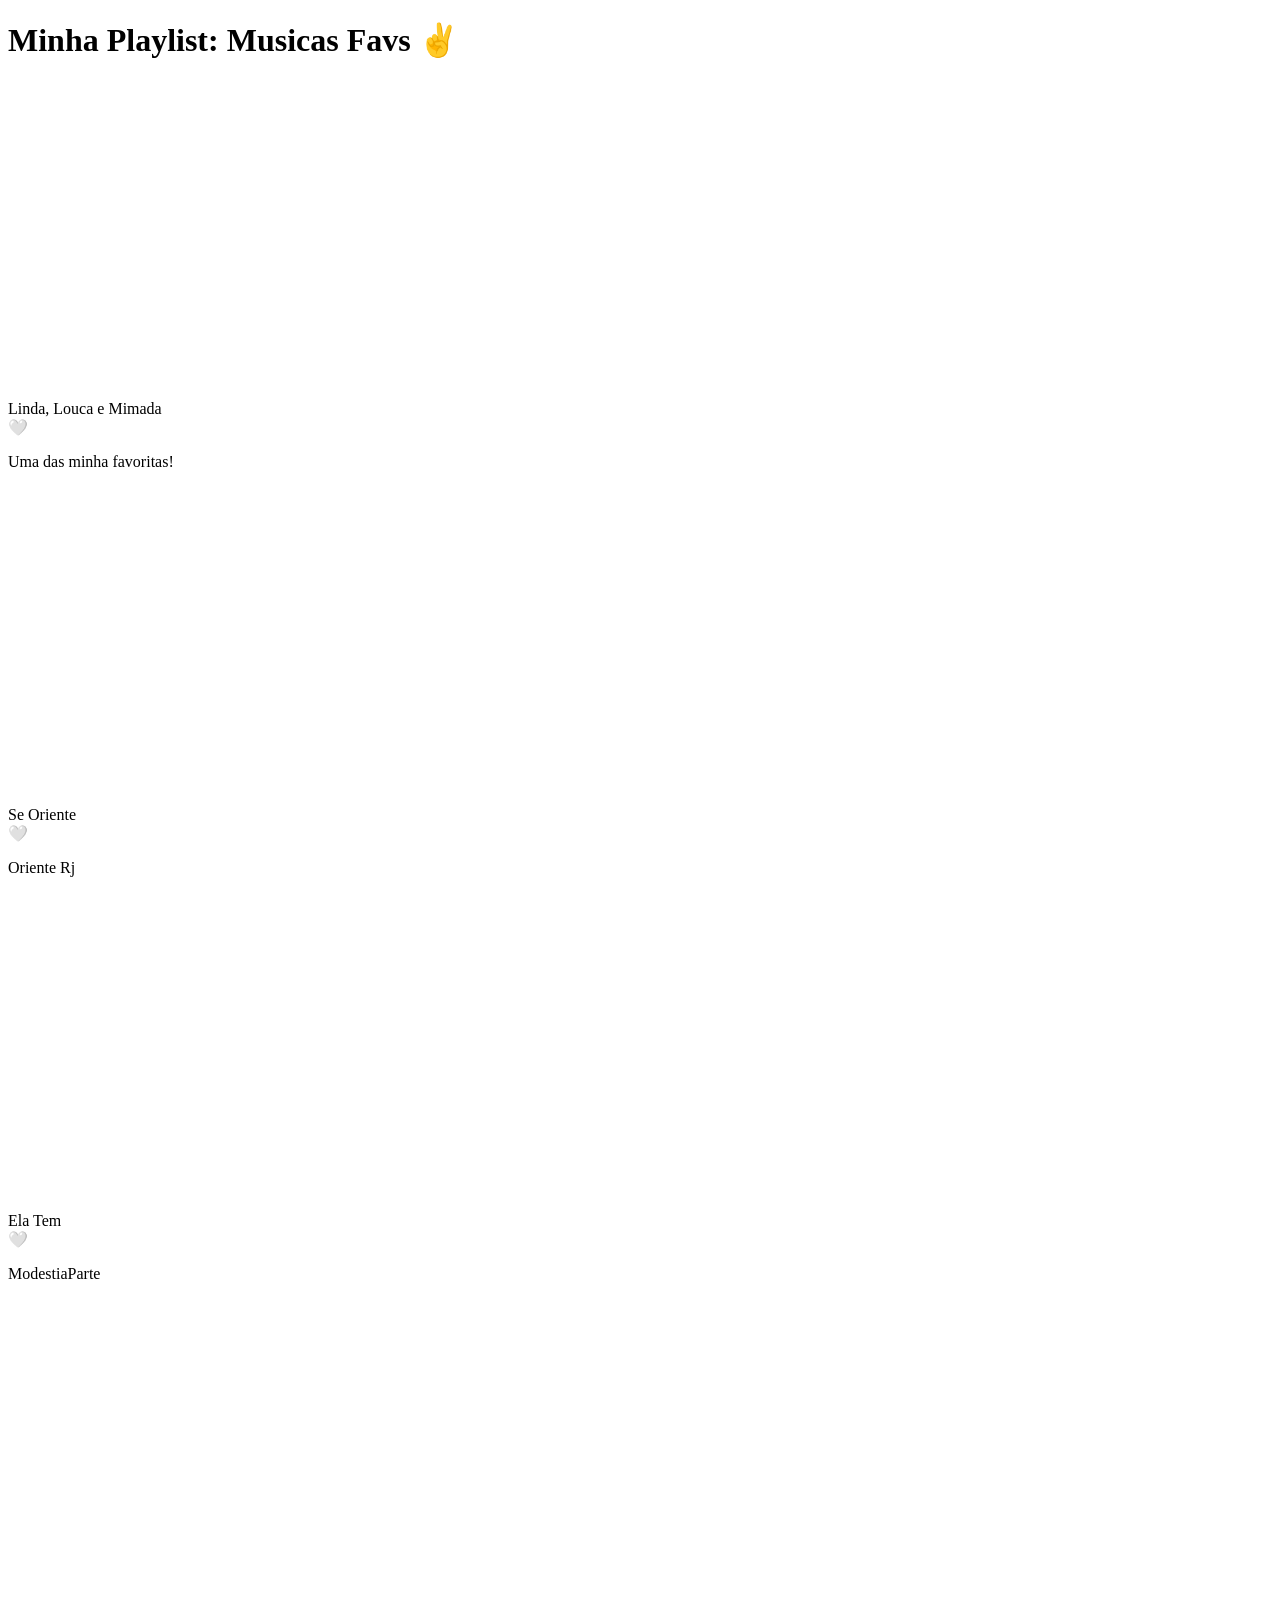
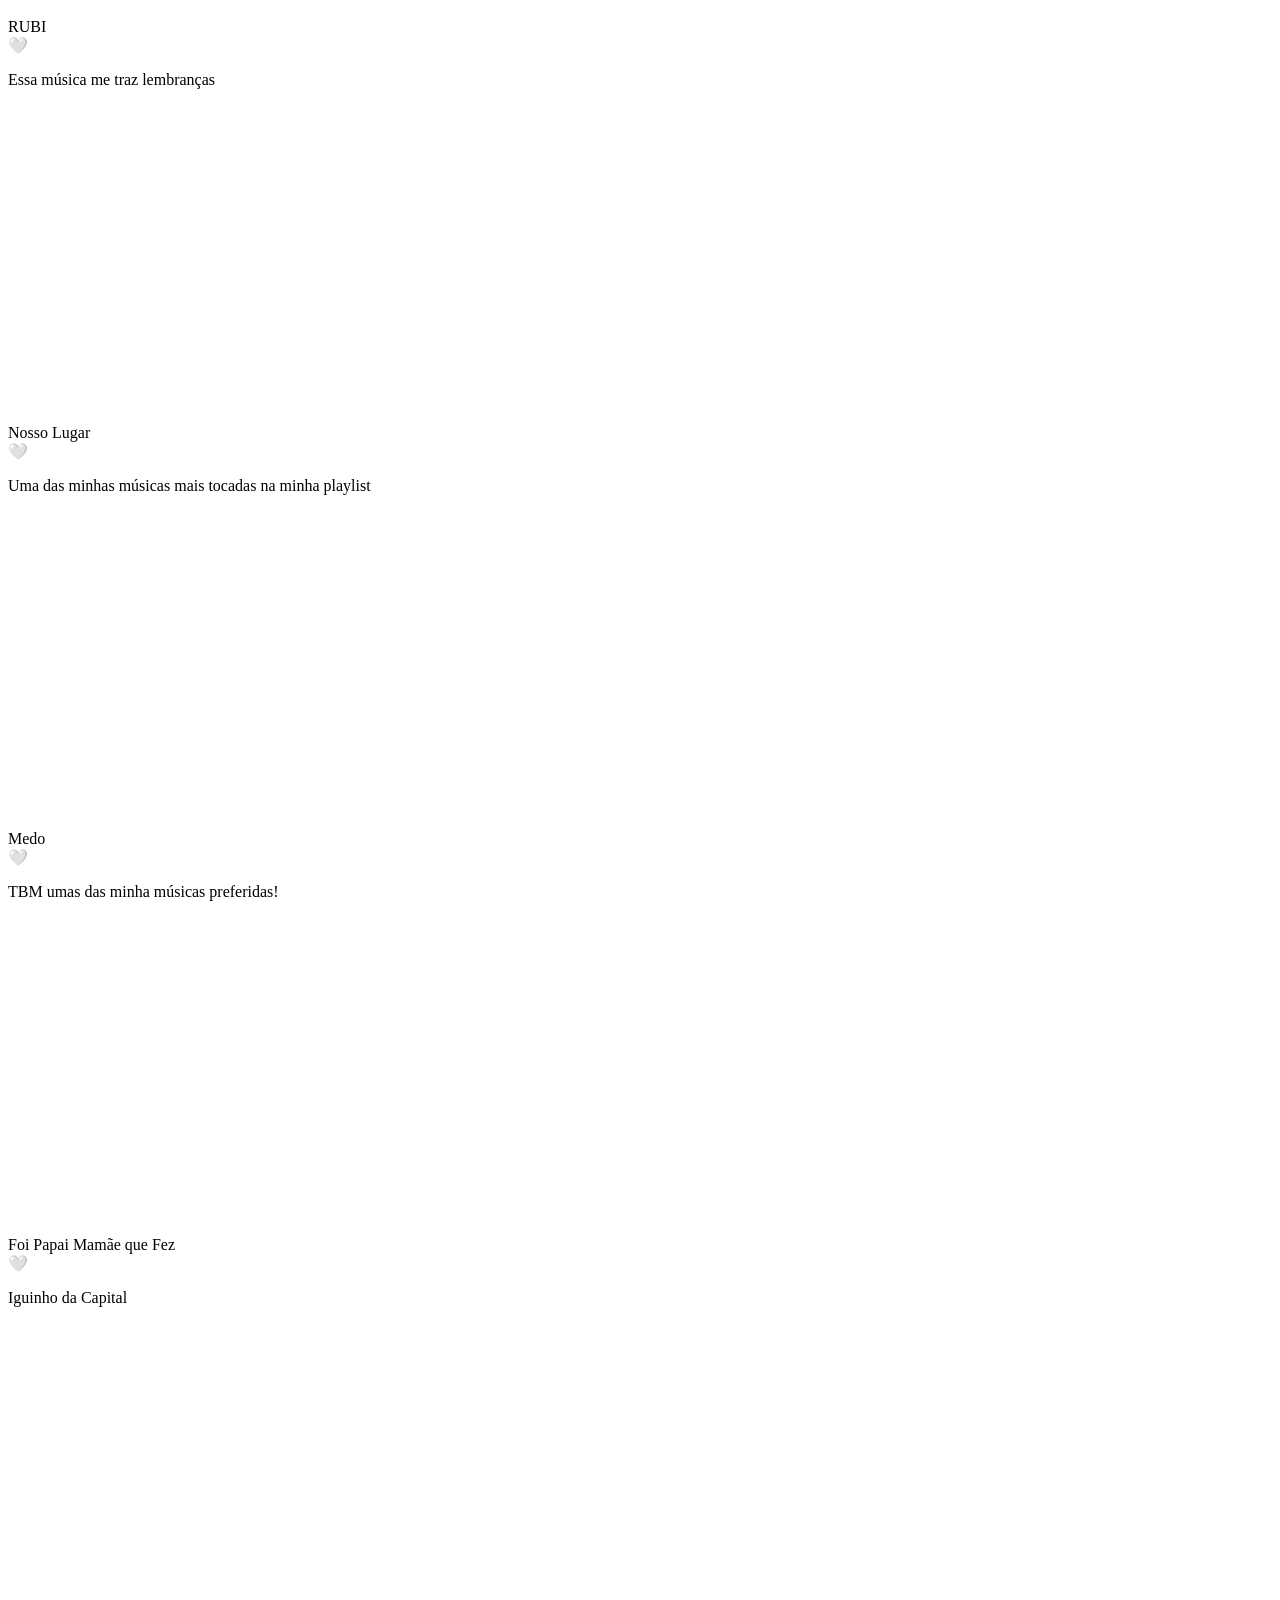
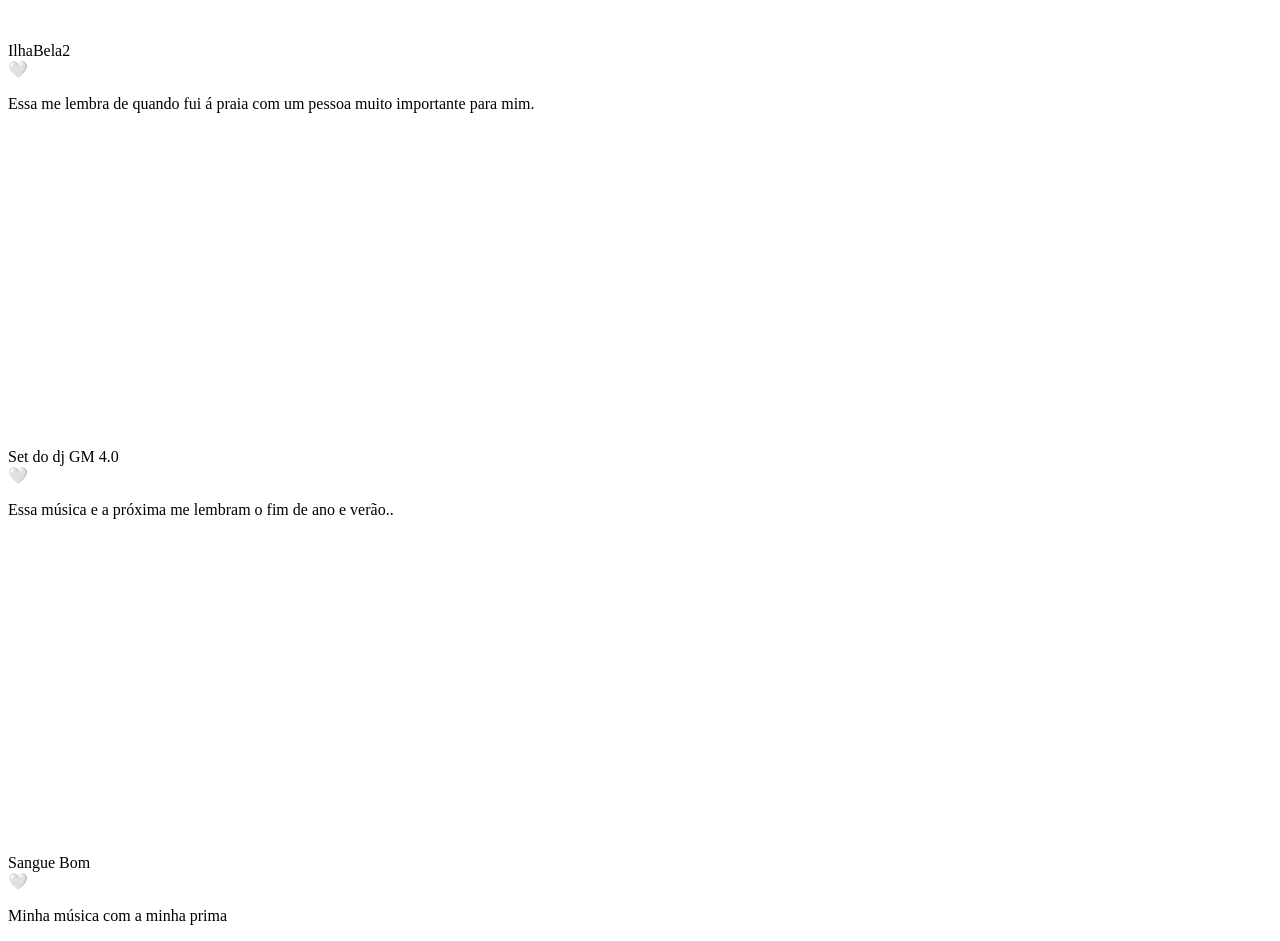
==== galeria2.html @ 459f8499 "Add files via upload" ====
<!doctype html>
<html lang="pt-BR">
<head>
  <meta charset="utf-8" />
  <meta name="viewport" content="width=device-width,initial-scale=1" />
  <title>Galeria Bongo Cat</title>
  <link rel="stylesheet" href="style.css">
</head>
<body>
  <h1>Minha Playlist: Musicas Favs ✌️</h1>
  
  <section class="grid">
    
    <!-- EXEMPLO 1 -->
    <article class="card">
      <div class="video-wrap">
        <iframe width="560" height="315" src="https://www.youtube.com/embed/7OTSQ7plENk?si=UP-i5khD_MxfduPL" title="YouTube video player" frameborder="0" allow="accelerometer; autoplay; clipboard-write; encrypted-media; gyroscope; picture-in-picture; web-share" referrerpolicy="strict-origin-when-cross-origin" allowfullscreen></iframe>
      </div>
      <div class="meta">
        <div class="title">Linda, Louca e Mimada</div>
        <div class="badge">🤍 </div>
      </div>
      <p class="desc">Uma das minha favoritas!</p>
    </article>

    <!-- EXEMPLO 2 -->
    <article class="card">
      <div class="video-wrap">
        <iframe width="560" height="315" src="https://www.youtube.com/embed/Y5x5wfXizOo?si=S4tLOJOD6ysDaeel" title="YouTube video player" frameborder="0" allow="accelerometer; autoplay; clipboard-write; encrypted-media; gyroscope; picture-in-picture; web-share" referrerpolicy="strict-origin-when-cross-origin" allowfullscreen></iframe>
      </div>
      <div class="meta">
        <div class="title"> Se Oriente</div>
        <div class="badge">🤍</div>
      </div>
      <p class="desc">Oriente Rj </p>
    </article>

    <!-- EXEMPLO 3 -->
    <article class="card">
      <div class="video-wrap">
        <iframe width="560" height="315" src="https://www.youtube.com/embed/PSVMNkyUxVc?si=7dgziFn685W6kiOo" title="YouTube video player" frameborder="0" allow="accelerometer; autoplay; clipboard-write; encrypted-media; gyroscope; picture-in-picture; web-share" referrerpolicy="strict-origin-when-cross-origin" allowfullscreen></iframe>
      </div>
      <div class="meta">
        <div class="title">Ela Tem</div>
        <div class="badge"> 🤍</div>
      </div>
      <p class="desc">ModestiaParte</p>
    </article>

    <!-- EXEMPLO 4 -->
    <article class="card">
      <div class="video-wrap">
        <iframe width="560" height="315" src="https://www.youtube.com/embed/CZyCDQ0BMxM?si=WfzdlGiIJJn1F1Vt" title="YouTube video player" frameborder="0" allow="accelerometer; autoplay; clipboard-write; encrypted-media; gyroscope; picture-in-picture; web-share" referrerpolicy="strict-origin-when-cross-origin" allowfullscreen></iframe>
      </div>
      <div class="meta">
        <div class="title">RUBI</div>
        <div class="badge">🤍</div>
      </div>
      <p class="desc">Essa música me traz lembranças</p>
    </article>

    <!-- EXEMPLO 5 -->
    <article class="card">
      <div class="video-wrap">
        <iframe width="560" height="315" src="https://www.youtube.com/embed/mpp18MorKOA?si=ur56dhoBB-EP8yxN" title="YouTube video player" frameborder="0" allow="accelerometer; autoplay; clipboard-write; encrypted-media; gyroscope; picture-in-picture; web-share" referrerpolicy="strict-origin-when-cross-origin" allowfullscreen></iframe>
      </div>
      <div class="meta">
        <div class="title">Nosso Lugar</div>
        <div class="badge"> 🤍</div>
      </div>
      <p class="desc">Uma das minhas músicas mais tocadas na minha playlist</p>
    </article>

    <!-- EXEMPLO 6 -->
    <article class="card">
      <div class="video-wrap">
        <iframe width="560" height="315" src="https://www.youtube.com/embed/FURXyjNhc9k?si=YADvuGYFE-_81-o-" title="YouTube video player" frameborder="0" allow="accelerometer; autoplay; clipboard-write; encrypted-media; gyroscope; picture-in-picture; web-share" referrerpolicy="strict-origin-when-cross-origin" allowfullscreen></iframe>
      </div>
      <div class="meta">
        <div class="title">Medo</div>
        <div class="badge">🤍 </div>
      </div>
      <p class="desc"> TBM umas das minha músicas preferidas!</p>
    </article>

    <!-- EXEMPLO 7 -->
    <article class="card">
      <div class="video-wrap">
        <iframe width="560" height="315" src="https://www.youtube.com/embed/Ww7sDJbHInk?si=Lo0ADoB-tjfZdNSU" title="YouTube video player" frameborder="0" allow="accelerometer; autoplay; clipboard-write; encrypted-media; gyroscope; picture-in-picture; web-share" referrerpolicy="strict-origin-when-cross-origin" allowfullscreen></iframe>
      </div>
      <div class="meta">
        <div class="title">Foi Papai Mamãe que Fez</div>
        <div class="badge">🤍</div>
      </div>
      <p class="desc">Iguinho da Capital</p>
    </article>

    <!-- EXEMPLO 8 -->
    <article class="card">
      <div class="video-wrap">
        <iframe width="560" height="315" src="https://www.youtube.com/embed/nSVkMe3oJ8o?si=OrK4eeIhw4XxqN6F" title="YouTube video player" frameborder="0" allow="accelerometer; autoplay; clipboard-write; encrypted-media; gyroscope; picture-in-picture; web-share" referrerpolicy="strict-origin-when-cross-origin" allowfullscreen></iframe>
      </div>
      <div class="meta">
        <div class="title"> IlhaBela2</div>
        <div class="badge"> 🤍</div>
      </div>
      <p class="desc">Essa me lembra de quando fui á praia com um pessoa muito importante para mim.</p>
    </article>

    <!-- EXEMPLO 9 -->
    <article class="card">
      <div class="video-wrap">
        <iframe width="560" height="315" src="https://www.youtube.com/embed/Gwtt6yklGac?si=T-0Vvrhm8V8MKUZX" title="YouTube video player" frameborder="0" allow="accelerometer; autoplay; clipboard-write; encrypted-media; gyroscope; picture-in-picture; web-share" referrerpolicy="strict-origin-when-cross-origin" allowfullscreen></iframe>
      </div>
      <div class="meta">
        <div class="title">Set do dj GM 4.0</div>
        <div class="badge">🤍</div>
      </div>
      <p class="desc">Essa música e a próxima me lembram o fim de ano e verão..</p>
    </article>

    <!-- EXEMPLO 10 -->
    <article class="card">
      <div class="video-wrap">
        <iframe width="560" height="315" src="https://www.youtube.com/embed/Mi3nEkT8pls?si=uy0Fd8XZcPDvxxqz" title="YouTube video player" frameborder="0" allow="accelerometer; autoplay; clipboard-write; encrypted-media; gyroscope; picture-in-picture; web-share" referrerpolicy="strict-origin-when-cross-origin" allowfullscreen></iframe>
      </div>
      <div class="meta">
        <div class="title"> Sangue Bom </div>
        <div class="badge">🤍</div>
      </div>
      <p class="desc">Minha música com a minha prima</p>
    </article>

  </section>
</body>
</html>
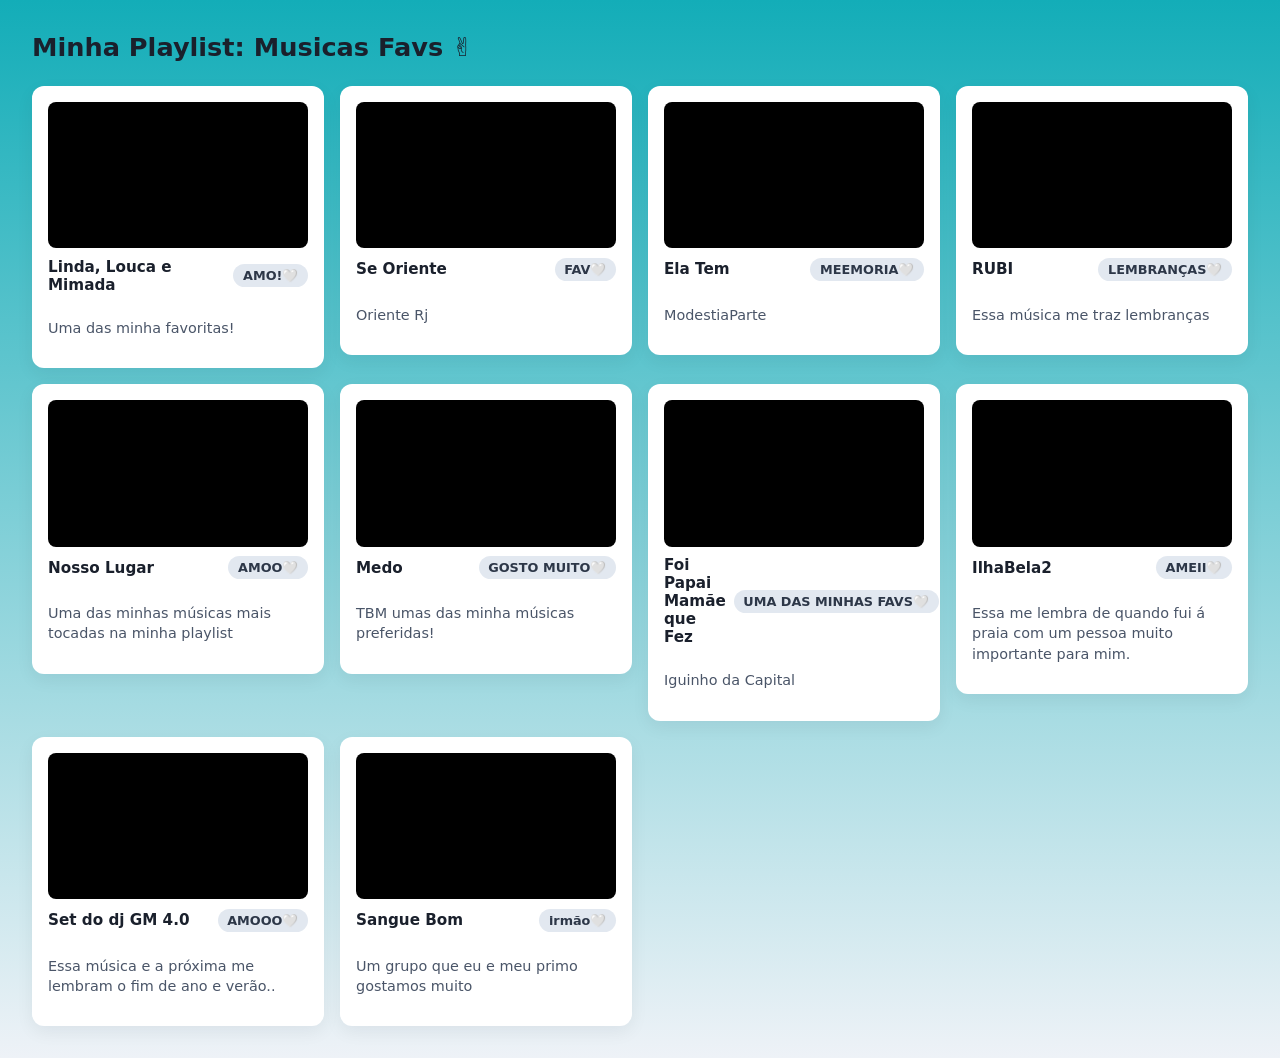
==== commit 504bb75c: "Add files via upload" ====
--- a/galeria2.html
+++ b/galeria2.html
@@ -18,7 +18,7 @@
       </div>
       <div class="meta">
         <div class="title">Linda, Louca e Mimada</div>
-        <div class="badge">🤍 </div>
+        <div class="badge">AMO!🤍 </div>
       </div>
       <p class="desc">Uma das minha favoritas!</p>
     </article>
@@ -30,7 +30,7 @@
       </div>
       <div class="meta">
         <div class="title"> Se Oriente</div>
-        <div class="badge">🤍</div>
+        <div class="badge">FAV🤍</div>
       </div>
       <p class="desc">Oriente Rj </p>
     </article>
@@ -42,7 +42,7 @@
       </div>
       <div class="meta">
         <div class="title">Ela Tem</div>
-        <div class="badge"> 🤍</div>
+        <div class="badge"> MEEMORIA🤍</div>
       </div>
       <p class="desc">ModestiaParte</p>
     </article>
@@ -54,7 +54,7 @@
       </div>
       <div class="meta">
         <div class="title">RUBI</div>
-        <div class="badge">🤍</div>
+        <div class="badge">LEMBRANÇAS🤍</div>
       </div>
       <p class="desc">Essa música me traz lembranças</p>
     </article>
@@ -66,7 +66,7 @@
       </div>
       <div class="meta">
         <div class="title">Nosso Lugar</div>
-        <div class="badge"> 🤍</div>
+        <div class="badge"> AMOO🤍</div>
       </div>
       <p class="desc">Uma das minhas músicas mais tocadas na minha playlist</p>
     </article>
@@ -78,7 +78,7 @@
       </div>
       <div class="meta">
         <div class="title">Medo</div>
-        <div class="badge">🤍 </div>
+        <div class="badge">GOSTO MUITO🤍 </div>
       </div>
       <p class="desc"> TBM umas das minha músicas preferidas!</p>
     </article>
@@ -90,7 +90,7 @@
       </div>
       <div class="meta">
         <div class="title">Foi Papai Mamãe que Fez</div>
-        <div class="badge">🤍</div>
+        <div class="badge">UMA DAS MINHAS FAVS🤍</div>
       </div>
       <p class="desc">Iguinho da Capital</p>
     </article>
@@ -102,7 +102,7 @@
       </div>
       <div class="meta">
         <div class="title"> IlhaBela2</div>
-        <div class="badge"> 🤍</div>
+        <div class="badge"> AMEII🤍</div>
       </div>
       <p class="desc">Essa me lembra de quando fui á praia com um pessoa muito importante para mim.</p>
     </article>
@@ -114,7 +114,7 @@
       </div>
       <div class="meta">
         <div class="title">Set do dj GM 4.0</div>
-        <div class="badge">🤍</div>
+        <div class="badge">AMOOO🤍</div>
       </div>
       <p class="desc">Essa música e a próxima me lembram o fim de ano e verão..</p>
     </article>
@@ -126,9 +126,9 @@
       </div>
       <div class="meta">
         <div class="title"> Sangue Bom </div>
-        <div class="badge">🤍</div>
+        <div class="badge">irmão🤍</div>
       </div>
-      <p class="desc">Minha música com a minha prima</p>
+      <p class="desc">Um grupo que eu e meu primo gostamos muito</p>
     </article>
 
   </section>
--- a/style.css
+++ b/style.css
@@ -0,0 +1,91 @@
+:root {
+  --gap: 1rem;
+  --card-bg: #ffffff; /* Alterado para branco para dar legibilidade e contraste */
+  --radius: 12px;
+  --primary-text: #1a202c;
+  --secondary-text: #4a5568;
+}
+
+body {
+  font-family: system-ui, -apple-system, sans-serif;
+  background: linear-gradient(180deg, #13adb8, #eef2f7);
+  min-height: 100vh;
+  margin: 0;
+  padding: 2rem;
+  color: var(--primary-text);
+  box-sizing: border-box;
+}
+
+h1 {
+  margin: 0 0 1.5rem 0;
+  font-size: 1.6rem;
+}
+
+.grid {
+  display: grid;
+  grid-template-columns: repeat(auto-fit, minmax(260px, 1fr));
+  gap: var(--gap);
+  align-items: start;
+}
+
+.card {
+  background: var(--card-bg);
+  border-radius: var(--radius);
+  padding: 1rem;
+  box-shadow: 0 6px 18px rgba(15, 20, 30, 0.06);
+  transition: transform 0.18s ease, box-shadow 0.18s ease;
+  display: flex;
+  flex-direction: column;
+  gap: 0.6rem;
+}
+
+.card:hover {
+  transform: translateY(-6px);
+  box-shadow: 0 12px 30px rgba(15, 20, 30, 0.12);
+}
+
+.video-wrap {
+  position: relative;
+  width: 100%;
+  padding-top: 56.25%; /* Mantém proporção 16:9 */
+  border-radius: calc(var(--radius) - 4px);
+  overflow: hidden;
+  background: #000;
+}
+
+.video-wrap iframe {
+  position: absolute;
+  inset: 0;
+  width: 100%;
+  height: 100%;
+  border: 0;
+}
+
+.meta {
+  display: flex;
+  justify-content: space-between;
+  align-items: center;
+  gap: 0.5rem;
+  font-size: 0.95rem;
+}
+
+.title {
+  font-weight: 600;
+  color: var(--primary-text);
+}
+
+.desc {
+  font-size: 0.9rem;
+  color: var(--secondary-text);
+  line-height: 1.4;
+}
+
+.badge {
+  background: #e2e8f0;
+  padding: 0.25rem 0.6rem;
+  border-radius: 999px;
+  font-size: 0.8rem;
+  font-weight: 600;
+  color: #2d3748;
+  white-space: nowrap;
+}
